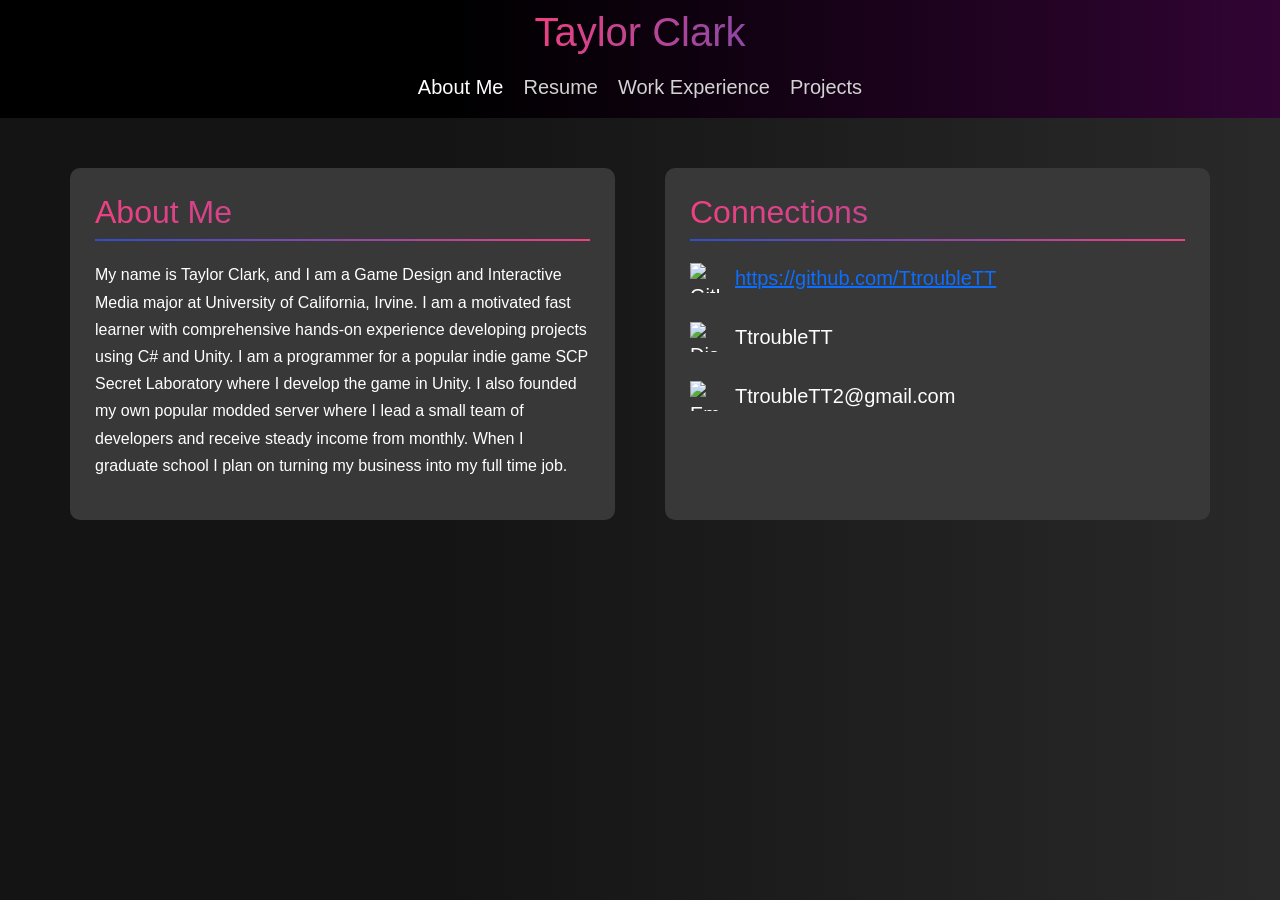
==== index.html @ e47346ea "Better separator" ====
<!doctype html>
<html lang="en">

<!--
WRITTEN BY: Taylor Clark
EMAIL: clarktm1@uci.edu
-->

<head>
  <meta charset="utf-8">
  <meta name="author" content="Taylor Clark">
  <meta name="description" content="Portfolio of Taylor Clark">
  <link rel="stylesheet" href="https://cdn.jsdelivr.net/npm/bootstrap@5.3.3/dist/css/bootstrap.min.css" integrity="sha384-QWTKZyjpPEjISv5WaRU9OFeRpok6YctnYmDr5pNlyT2bRjXh0JMhjY6hW+ALEwIH" crossorigin="anonymous">
  <link rel="stylesheet" href="style.css">
  <meta name="viewport" content="width=device-width, initial-scale=1">
  <title>About Me</title>
</head>

<body>
  <header class="sticky-top">
    <nav class="navbar purple-black-gradient">
      <section class="container-fluid top-bar">
        <h1>Taylor Clark</h1>

        <ul class="navbar-nav navigation flex-row">
          <li class="nav-item">
            <a class="nav-link active" href="index.html">About Me</a>
          </li>
          <li class="nav-item">
            <a class="nav-link" href="resume.html">Resume</a>
          </li>
          <li class="nav-item">
            <a class="nav-link" href="work_experience.html">Work Experience</a>
          </li>
          <li class="nav-item">
            <a class="nav-link" href="projects.html">Projects</a>
          </li>
        </ul>
      </section>
    </nav>
  </header>

  <main class="container">
    <section class="row info-container">
      <section class="about-box col-6">
        <div class="about-title">
          <h2>About Me</h2>
          <div class="title-line"></div>
        </div>
        <p>
          My name is Taylor Clark, and I am a Game Design and Interactive Media major at University of California, Irvine.
          I am a motivated fast learner with comprehensive hands-on experience developing projects using C# and Unity. I am a programmer
          for a popular indie game SCP Secret Laboratory where I develop the game in Unity. I also founded my own popular modded server
          where I lead a small team of developers and receive steady income from monthly. When I graduate school I plan on turning my business
          into my full time job.
        </p>
      </section>
      <section class="about-box col-6">
        <div class="about-title">
          <h2>Connections</h2>
          <div class="title-line"></div>
        </div>
        <address class="connection-item">
          <img src="https://cdn-icons-png.flaticon.com/512/25/25231.png" alt="GitHub Logo">
          <a href="https://github.com/TtroubleTT" target="_blank">https://github.com/TtroubleTT</a>
        </address>
        <address class="connection-item">
          <img src="https://cdn-icons-png.flaticon.com/512/2111/2111370.png" alt="Discord Logo">
          <p>TtroubleTT</p>
        </address>
        <address class="connection-item">
          <img src="https://cdn-icons-png.flaticon.com/512/732/732200.png" alt="Email Logo">
          <p>TtroubleTT2@gmail.com</p>
        </address>
      </section>
    </section>
  </main>
</body>
</html>
---- style.css ----
body {
    font-family: 'Raleway', sans-serif;
    background: linear-gradient(
            to right,
            #141414 0%,
            #141414 35%,
            #292929 100%);
}

.purple-black-gradient {
    background: linear-gradient(
            to right,
            black 0%,
            black 35%,
            #310433 100%);
}

.top-bar {
    display: flex;
    flex-direction: column;
    align-items: center;
}

.navigation {
    gap: 20px;
    font-size: 20px;
}

.navigation .nav-link {
    color: #D3D3D3;
    transition: color 0.2s ease;
}

.navigation .nav-link:hover {
    color: #A9A9A9;
}

.navigation .nav-link.active {
    color: white;
}

.info-container {
    display: flex;
    justify-content: space-between;
    gap: 50px;
}

.about-box {
    background-color: #383838;
    color: white;
    padding: 25px;
    border-radius: 10px;
    line-height: 1.7;
    flex: 1;
    text-align: left;
    margin-top: 50px;
    transition: transform 0.3s ease;
}

.about-box:hover {
    transform: translateY(-8px) scale(1.02);
}

.about-title {
    margin-bottom: 20px;
}

.about-title h2 {
    margin-bottom: 8px;
}

.title-line {
    height: 2px;
    width: 100%;
    background: linear-gradient(to right, #2E4FC6, #ED4182);
}

.connection-item {
    display: flex;
    align-items: center;
    justify-content: flex-start;
    font-size: 20px;
    margin: 0 0 25px 0;
}

.connection-item img {
    width: 30px;
    height: 30px;
    margin-right: 15px;
    flex-shrink: 0;
}

.connection-item p {
    margin: 0;
}

h1, h2 {
    background: linear-gradient(270deg, #2E4FC6, #ED4182);
    background-size: 200% 200%;
    -webkit-background-clip: text;
    -webkit-text-fill-color: transparent;
    animation: gradient-fade 6s ease infinite;
}

@keyframes gradient-fade {
    0% {
        background-position: 0 50%;
    }
    50% {
        background-position: 100% 50%;
    }
    100% {
        background-position: 0 50%;
    }
}
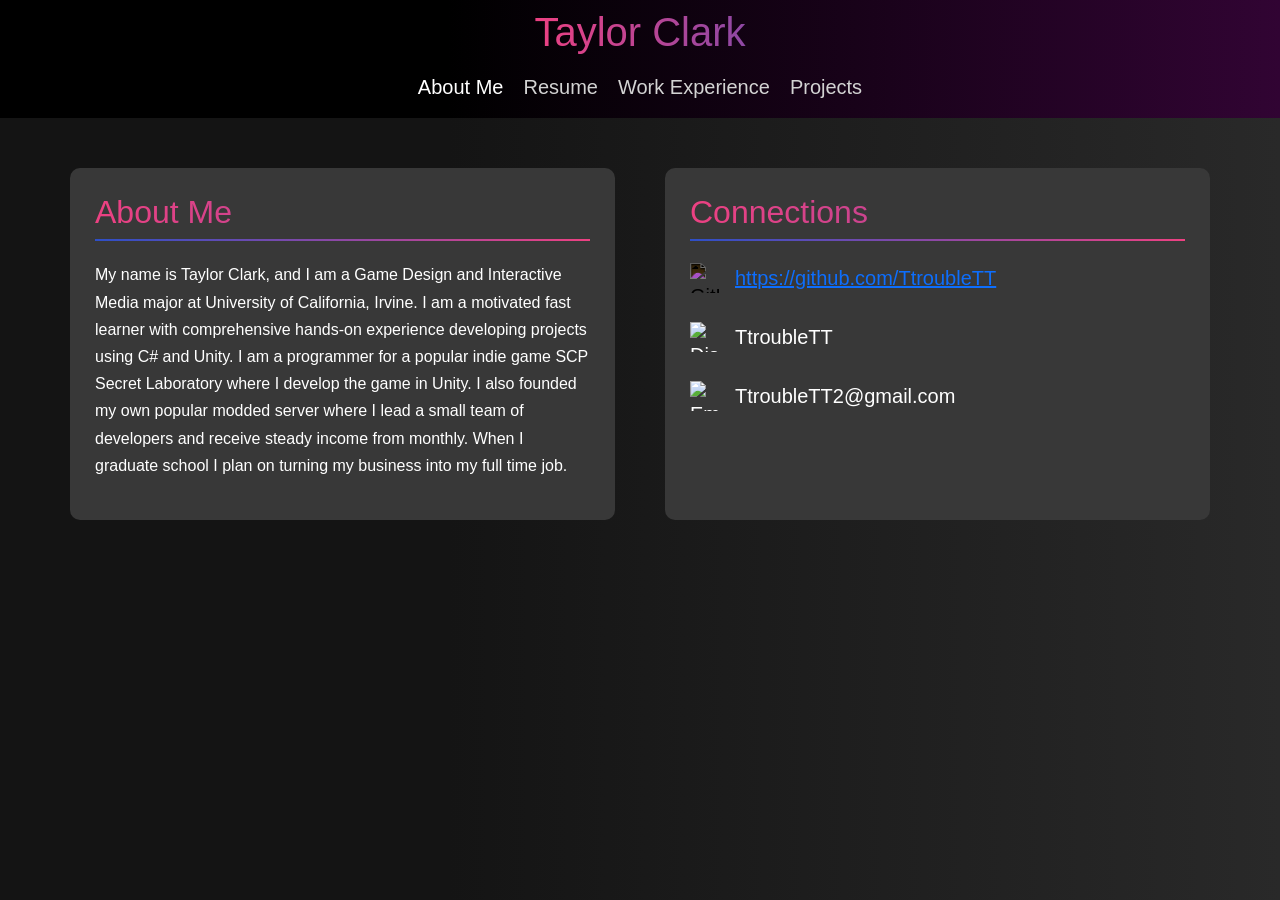
==== commit af8548ed: "white github icon" ====
--- a/index.html
+++ b/index.html
@@ -61,7 +61,7 @@
           <div class="title-line"></div>
         </div>
         <address class="connection-item">
-          <img src="https://cdn-icons-png.flaticon.com/512/25/25231.png" alt="GitHub Logo">
+          <img class="github-icon" src="https://cdn-icons-png.flaticon.com/512/25/25231.png" alt="GitHub Logo">
           <a href="https://github.com/TtroubleTT" target="_blank">https://github.com/TtroubleTT</a>
         </address>
         <address class="connection-item">
--- a/style.css
+++ b/style.css
@@ -75,6 +75,10 @@
     background: linear-gradient(to right, #2E4FC6, #ED4182);
 }
 
+.github-icon {
+    filter: invert(1);
+}
+
 .connection-item {
     display: flex;
     align-items: center;
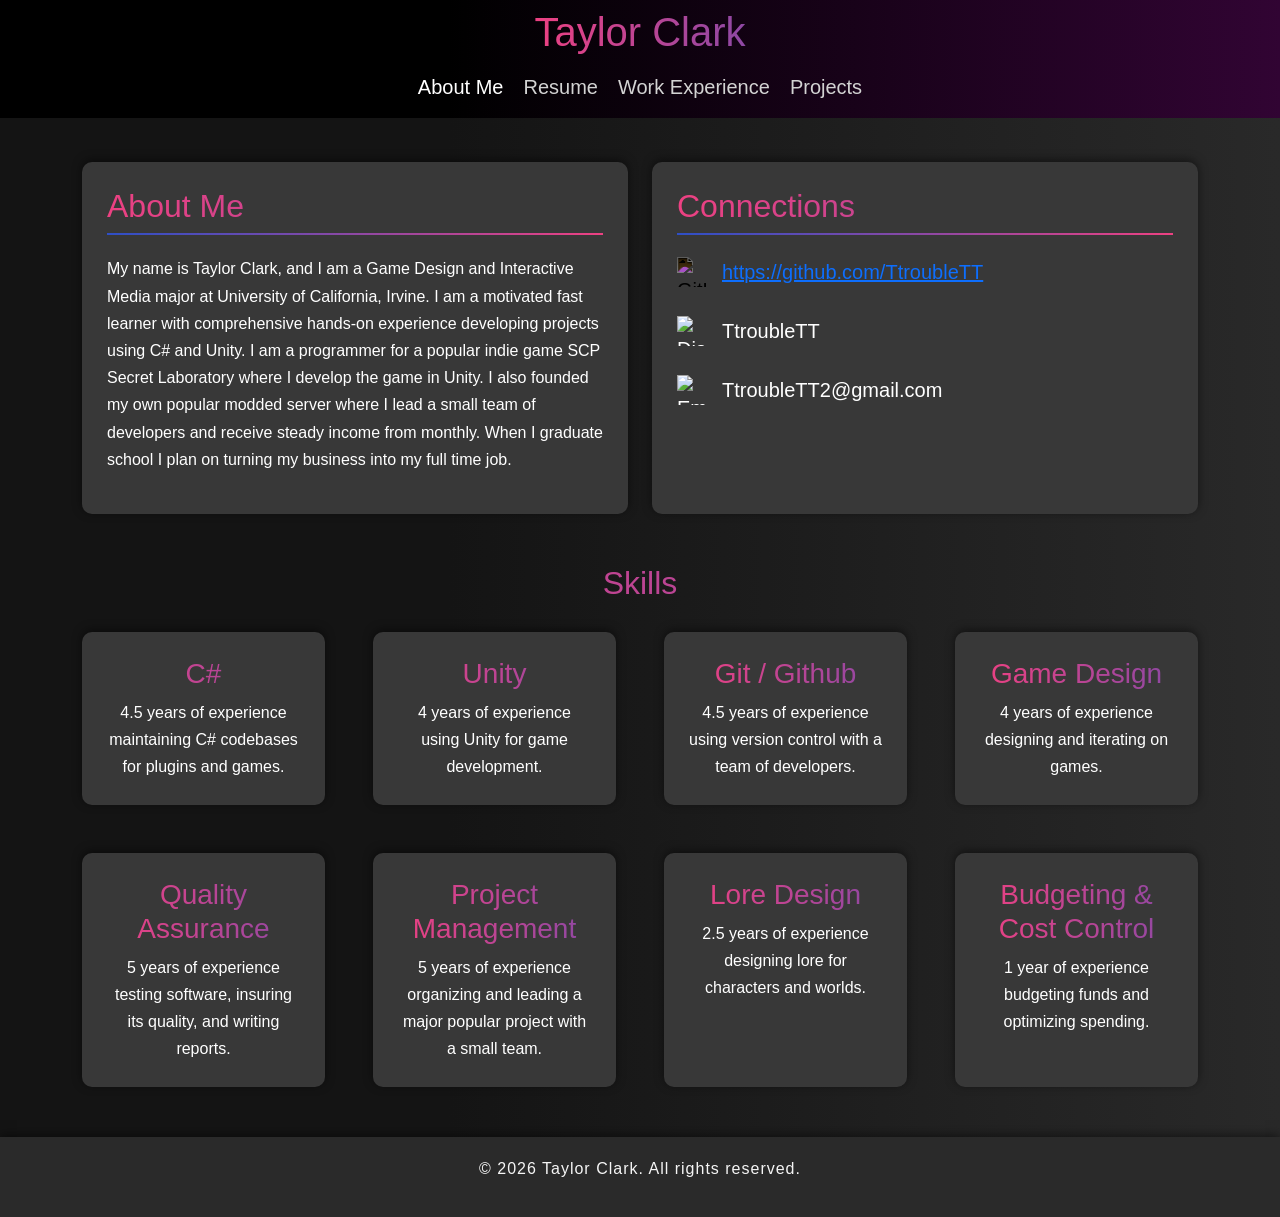
==== commit fe86b634: "add all skills and fix it not being responsive" ====
--- a/index.html
+++ b/index.html
@@ -41,39 +41,118 @@
   </header>
 
   <main class="container">
-    <section class="row info-container">
-      <section class="about-box col-6">
-        <div class="about-title">
-          <h2>About Me</h2>
-          <div class="title-line"></div>
-        </div>
-        <p>
-          My name is Taylor Clark, and I am a Game Design and Interactive Media major at University of California, Irvine.
-          I am a motivated fast learner with comprehensive hands-on experience developing projects using C# and Unity. I am a programmer
-          for a popular indie game SCP Secret Laboratory where I develop the game in Unity. I also founded my own popular modded server
-          where I lead a small team of developers and receive steady income from monthly. When I graduate school I plan on turning my business
-          into my full time job.
-        </p>
+    <section class="row gx-4 gy-4 info-container about-row">
+      <section class="col-sm-12 col-md-6">
+        <section class="about-box">
+          <div class="about-title">
+            <h2>About Me</h2>
+            <div class="title-line"></div>
+          </div>
+          <p>
+            My name is Taylor Clark, and I am a Game Design and Interactive Media major at University of California, Irvine.
+            I am a motivated fast learner with comprehensive hands-on experience developing projects using C# and Unity. I am a programmer
+            for a popular indie game SCP Secret Laboratory where I develop the game in Unity. I also founded my own popular modded server
+            where I lead a small team of developers and receive steady income from monthly. When I graduate school I plan on turning my business
+            into my full time job.
+          </p>
+        </section>
       </section>
-      <section class="about-box col-6">
-        <div class="about-title">
-          <h2>Connections</h2>
-          <div class="title-line"></div>
-        </div>
-        <address class="connection-item">
-          <img class="github-icon" src="https://cdn-icons-png.flaticon.com/512/25/25231.png" alt="GitHub Logo">
-          <a href="https://github.com/TtroubleTT" target="_blank">https://github.com/TtroubleTT</a>
-        </address>
-        <address class="connection-item">
-          <img src="https://cdn-icons-png.flaticon.com/512/2111/2111370.png" alt="Discord Logo">
-          <p>TtroubleTT</p>
-        </address>
-        <address class="connection-item">
-          <img src="https://cdn-icons-png.flaticon.com/512/732/732200.png" alt="Email Logo">
-          <p>TtroubleTT2@gmail.com</p>
-        </address>
+
+      <section class="col-sm-12 col-md-6">
+        <section class="about-box">
+          <div class="about-title">
+            <h2>Connections</h2>
+            <div class="title-line"></div>
+          </div>
+          <address class="connection-item">
+            <img class="github-icon" src="https://cdn-icons-png.flaticon.com/512/25/25231.png" alt="GitHub Logo">
+            <a href="https://github.com/TtroubleTT" target="_blank">https://github.com/TtroubleTT</a>
+          </address>
+          <address class="connection-item">
+            <img src="https://cdn-icons-png.flaticon.com/512/2111/2111370.png" alt="Discord Logo">
+            <p>TtroubleTT</p>
+          </address>
+          <address class="connection-item">
+            <img src="https://cdn-icons-png.flaticon.com/512/732/732200.png" alt="Email Logo">
+            <p>TtroubleTT2@gmail.com</p>
+          </address>
+        </section>
       </section>
     </section>
+
+    <section class="row info-container">
+      <h2 class="floating-headers">Skills</h2>
+    </section>
+    <section class="row gx-5 gy-5 info-container">
+
+      <section class="col-12 col-sm-6 col-md-4 col-lg-3">
+        <div class="small-box">
+          <h3>C#</h3>
+          <p>4.5 years of experience maintaining
+            C# codebases for plugins and games.</p>
+        </div>
+      </section>
+
+      <section class="col-12 col-sm-6 col-md-4 col-lg-3">
+        <div class="small-box">
+          <h3>Unity</h3>
+          <p>4 years of experience using
+            Unity for game development.</p>
+        </div>
+      </section>
+
+      <section class="col-12 col-sm-6 col-md-4 col-lg-3">
+        <div class="small-box">
+          <h3>Git / Github</h3>
+          <p>4.5 years of experience using
+            version control with a team of developers.</p>
+        </div>
+      </section>
+
+      <section class="col-12 col-sm-6 col-md-4 col-lg-3">
+        <div class="small-box">
+          <h3>Game Design</h3>
+          <p>4 years of experience designing
+            and iterating on games.</p>
+        </div>
+      </section>
+
+      <section class="col-12 col-sm-6 col-md-4 col-lg-3">
+        <div class="small-box">
+          <h3>Quality Assurance</h3>
+          <p>5 years of experience testing software,
+            insuring its quality, and writing reports.</p>
+        </div>
+      </section>
+
+      <section class="col-12 col-sm-6 col-md-4 col-lg-3">
+        <div class="small-box">
+          <h3>Project Management</h3>
+          <p>5 years of experience organizing and
+            leading a major popular project with a small team.</p>
+        </div>
+      </section>
+
+      <section class="col-12 col-sm-6 col-md-4 col-lg-3">
+        <div class="small-box">
+          <h3>Lore Design</h3>
+          <p>2.5 years of experience designing lore for characters and worlds.</p>
+        </div>
+      </section>
+
+      <section class="col-12 col-sm-6 col-md-4 col-lg-3">
+        <div class="small-box">
+          <h3>Budgeting & Cost Control</h3>
+          <p>1 year of experience budgeting funds
+            and optimizing spending.</p>
+        </div>
+      </section>
+
+    </section>
   </main>
+
+  <footer>
+    <p>&copy; 2026 Taylor Clark. All rights reserved.</p>
+  </footer>
 </body>
 </html>
--- a/style.css
+++ b/style.css
@@ -42,7 +42,6 @@
 .info-container {
     display: flex;
     justify-content: space-between;
-    gap: 50px;
 }
 
 .about-box {
@@ -51,14 +50,18 @@
     padding: 25px;
     border-radius: 10px;
     line-height: 1.7;
-    flex: 1;
     text-align: left;
-    margin-top: 50px;
+    height: 100%;
     transition: transform 0.3s ease;
+    box-shadow: 0 -2px 10px rgba(0, 0, 0, 0.5);
 }
 
 .about-box:hover {
     transform: translateY(-8px) scale(1.02);
+}
+
+.about-row {
+    margin-top: 20px;
 }
 
 .about-title {
@@ -98,12 +101,51 @@
     margin: 0;
 }
 
-h1, h2 {
+.small-box {
+    background-color: #383838;
+    color: white;
+    padding: 25px;
+    border-radius: 10px;
+    line-height: 1.7;
+    text-align: center;
+    height: 100%;
+    transition: transform 0.3s ease;
+    box-shadow: 0 -2px 10px rgba(0, 0, 0, 0.5);
+}
+
+.small-box:hover {
+    transform: translateY(-8px) scale(1.02);
+}
+
+.small-box p {
+    margin-bottom: 0;
+}
+
+.floating-headers {
+    margin-top: 50px;
+    margin-bottom: 30px;
+    text-align: center;
+}
+
+h1, h2, h3 {
     background: linear-gradient(270deg, #2E4FC6, #ED4182);
     background-size: 200% 200%;
     -webkit-background-clip: text;
     -webkit-text-fill-color: transparent;
     animation: gradient-fade 6s ease infinite;
+}
+
+footer {
+    margin-top: 50px;
+    background: #2a2a2a;
+    padding: 20px;
+    color: #f5f5f5;
+    position: relative;
+    width: 100%;
+    text-align: center;
+    font-size: 1em;
+    letter-spacing: 1px;
+    box-shadow: 0 -2px 10px rgba(0, 0, 0, 0.5);
 }
 
 @keyframes gradient-fade {
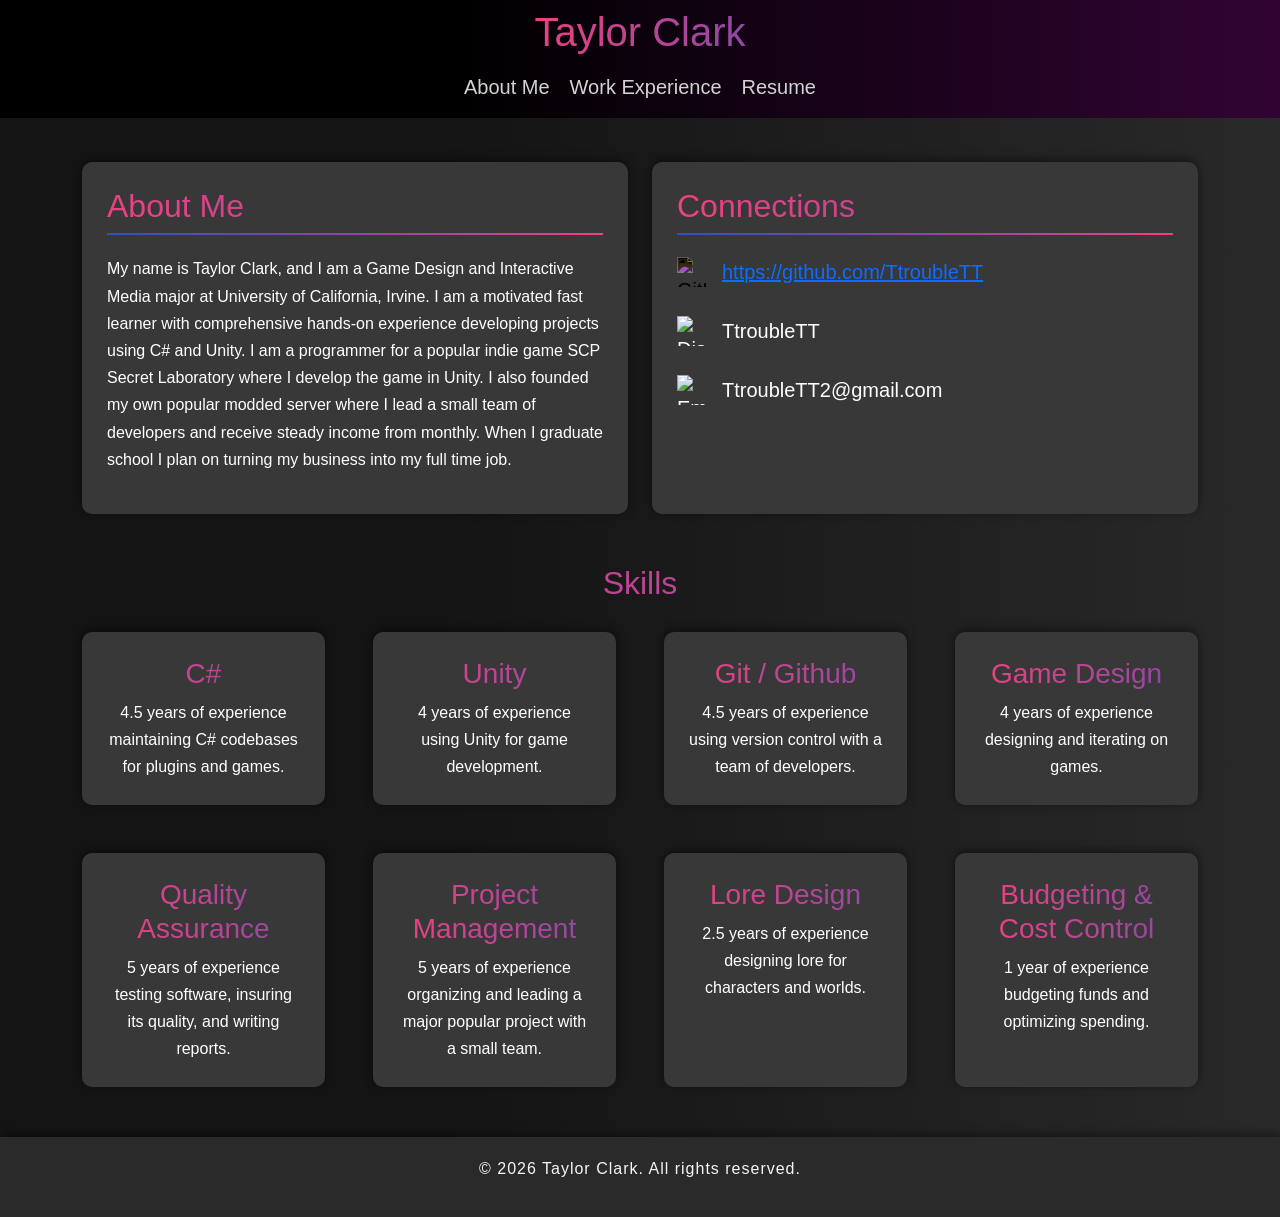
==== commit 596f1498: "basic layout of work experience page and took out projects page due to time" ====
--- a/index.html
+++ b/index.html
@@ -24,16 +24,13 @@
 
         <ul class="navbar-nav navigation flex-row">
           <li class="nav-item">
-            <a class="nav-link active" href="index.html">About Me</a>
-          </li>
-          <li class="nav-item">
-            <a class="nav-link" href="resume.html">Resume</a>
+            <a class="nav-link" href="index.html">About Me</a>
           </li>
           <li class="nav-item">
             <a class="nav-link" href="work_experience.html">Work Experience</a>
           </li>
           <li class="nav-item">
-            <a class="nav-link" href="projects.html">Projects</a>
+            <a class="nav-link" href="resume.html">Resume</a>
           </li>
         </ul>
       </section>
--- a/style.css
+++ b/style.css
@@ -5,6 +5,13 @@
             #141414 0%,
             #141414 35%,
             #292929 100%);
+    min-height: 100vh;
+    display: flex;
+    flex-direction: column;
+}
+
+main {
+    flex: 1;
 }
 
 .purple-black-gradient {
@@ -42,6 +49,11 @@
 .info-container {
     display: flex;
     justify-content: space-between;
+}
+
+.page-container {
+    padding-left: 90px;
+    padding-right: 90px;
 }
 
 .about-box {
@@ -127,6 +139,7 @@
     text-align: center;
 }
 
+
 h1, h2, h3 {
     background: linear-gradient(270deg, #2E4FC6, #ED4182);
     background-size: 200% 200%;
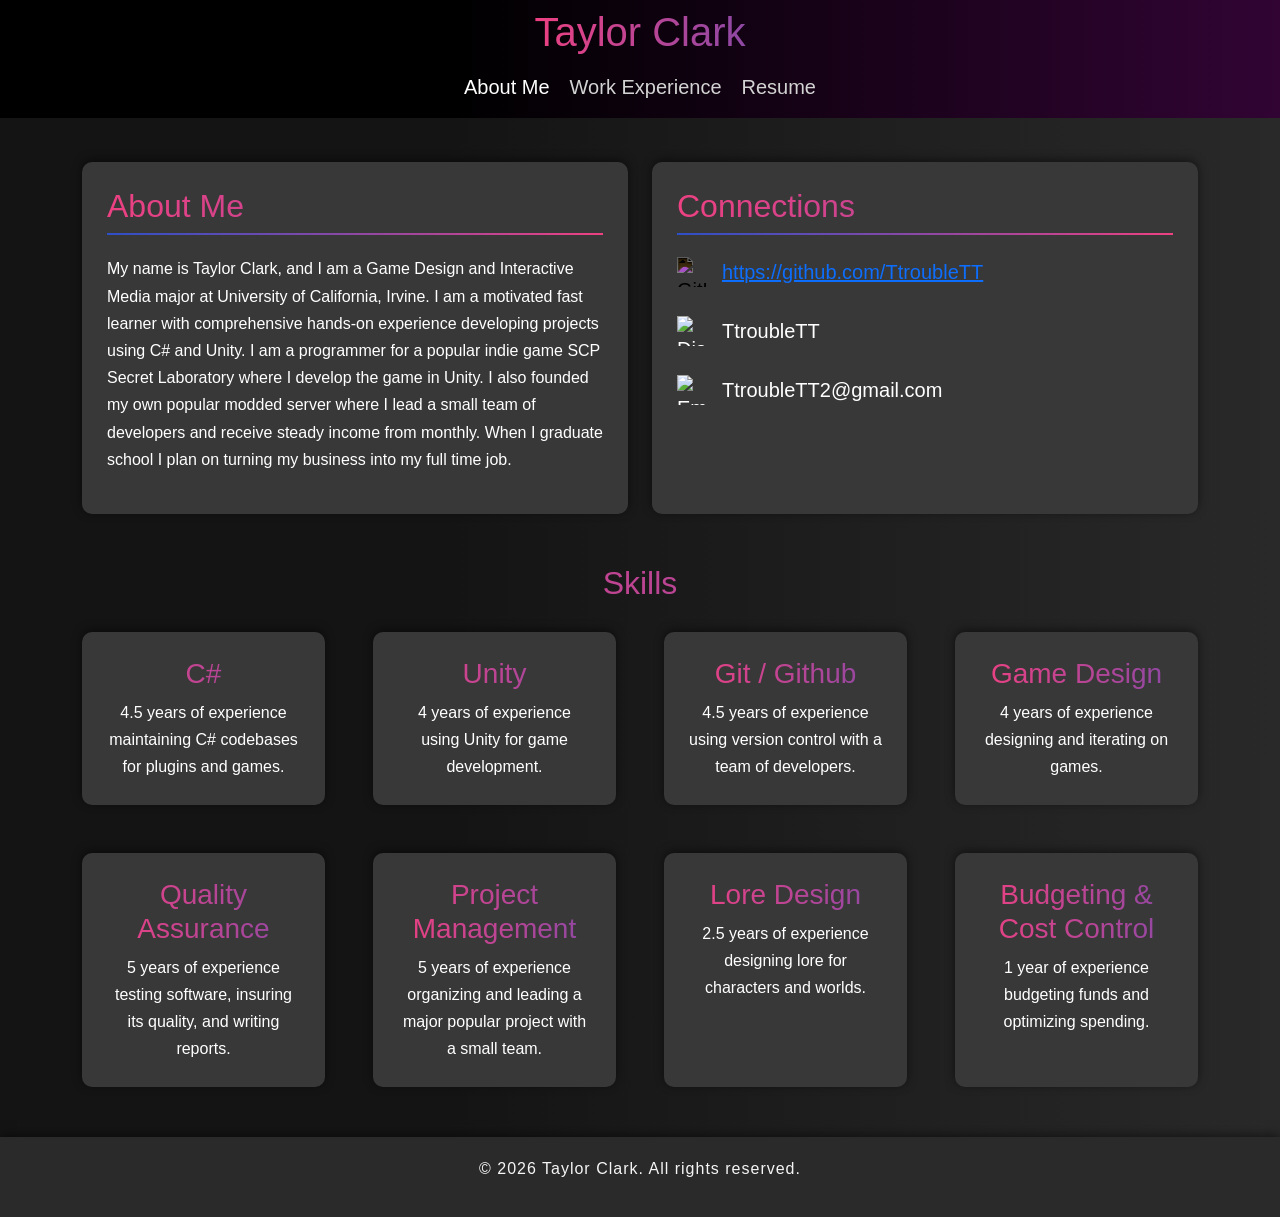
==== commit 7c8d8c7c: "fix the navigation bar and finish the overview and connections for nw page" ====
--- a/index.html
+++ b/index.html
@@ -24,7 +24,7 @@
 
         <ul class="navbar-nav navigation flex-row">
           <li class="nav-item">
-            <a class="nav-link" href="index.html">About Me</a>
+            <a class="nav-link active" href="index.html">About Me</a>
           </li>
           <li class="nav-item">
             <a class="nav-link" href="work_experience.html">Work Experience</a>
@@ -39,7 +39,7 @@
 
   <main class="container">
     <section class="row gx-4 gy-4 info-container about-row">
-      <section class="col-sm-12 col-md-6">
+      <section class="col-md-12 col-lg-6">
         <section class="about-box">
           <div class="about-title">
             <h2>About Me</h2>
@@ -55,14 +55,14 @@
         </section>
       </section>
 
-      <section class="col-sm-12 col-md-6">
+      <section class="col-md-12 col-lg-6">
         <section class="about-box">
           <div class="about-title">
             <h2>Connections</h2>
             <div class="title-line"></div>
           </div>
           <address class="connection-item">
-            <img class="github-icon" src="https://cdn-icons-png.flaticon.com/512/25/25231.png" alt="GitHub Logo">
+            <img class="invert-color" src="https://cdn-icons-png.flaticon.com/512/25/25231.png" alt="GitHub Logo">
             <a href="https://github.com/TtroubleTT" target="_blank">https://github.com/TtroubleTT</a>
           </address>
           <address class="connection-item">
--- a/style.css
+++ b/style.css
@@ -22,6 +22,30 @@
             #310433 100%);
 }
 
+.scpsl-banner {
+    background-image: url("images/scpsl_banner.jpg");
+    background-size: cover;
+    background-position: center;
+    background-repeat: no-repeat;
+
+    width: 100%;
+    min-height: 200px;
+
+    display: flex;
+    align-items: center;
+    justify-content: center;
+
+    text-align: center;
+}
+
+.content-box {
+    padding: 20px;
+    background: rgba(0, 0, 0, 0.75);
+    border-radius: 12px;
+    box-shadow: 0 4px 15px rgba(0, 0, 0, 0.4);
+    text-align: center;
+}
+
 .top-bar {
     display: flex;
     flex-direction: column;
@@ -90,7 +114,7 @@
     background: linear-gradient(to right, #2E4FC6, #ED4182);
 }
 
-.github-icon {
+.invert-color {
     filter: invert(1);
 }
 
@@ -137,6 +161,47 @@
     margin-top: 50px;
     margin-bottom: 30px;
     text-align: center;
+}
+
+.subpage-headers {
+    margin: 0 0 5px;
+    text-align: center;
+}
+
+.secondary-subpage-headers {
+    margin: 0;
+    text-align: center;
+}
+
+.video {
+    display: block;
+    width: 100%;
+    max-width: 600px;
+    height: auto;
+    margin: 20px auto 0;
+    border-radius: 8px;
+}
+
+
+.more-info-btn {
+    display: block;
+    width: fit-content;
+    margin: 20px auto 0;
+    padding: 10px 25px;
+
+    background: linear-gradient(90deg, #2E4FC6, #ED4182);
+    color: white;
+    border: none;
+    border-radius: 8px;
+
+    text-decoration: none;
+    transition: transform 0.3s ease, opacity 0.3s ease;
+}
+
+.more-info-btn:hover {
+    color: white;
+    opacity: 0.85;
+    transform: translateY(-3px);
 }
 
 
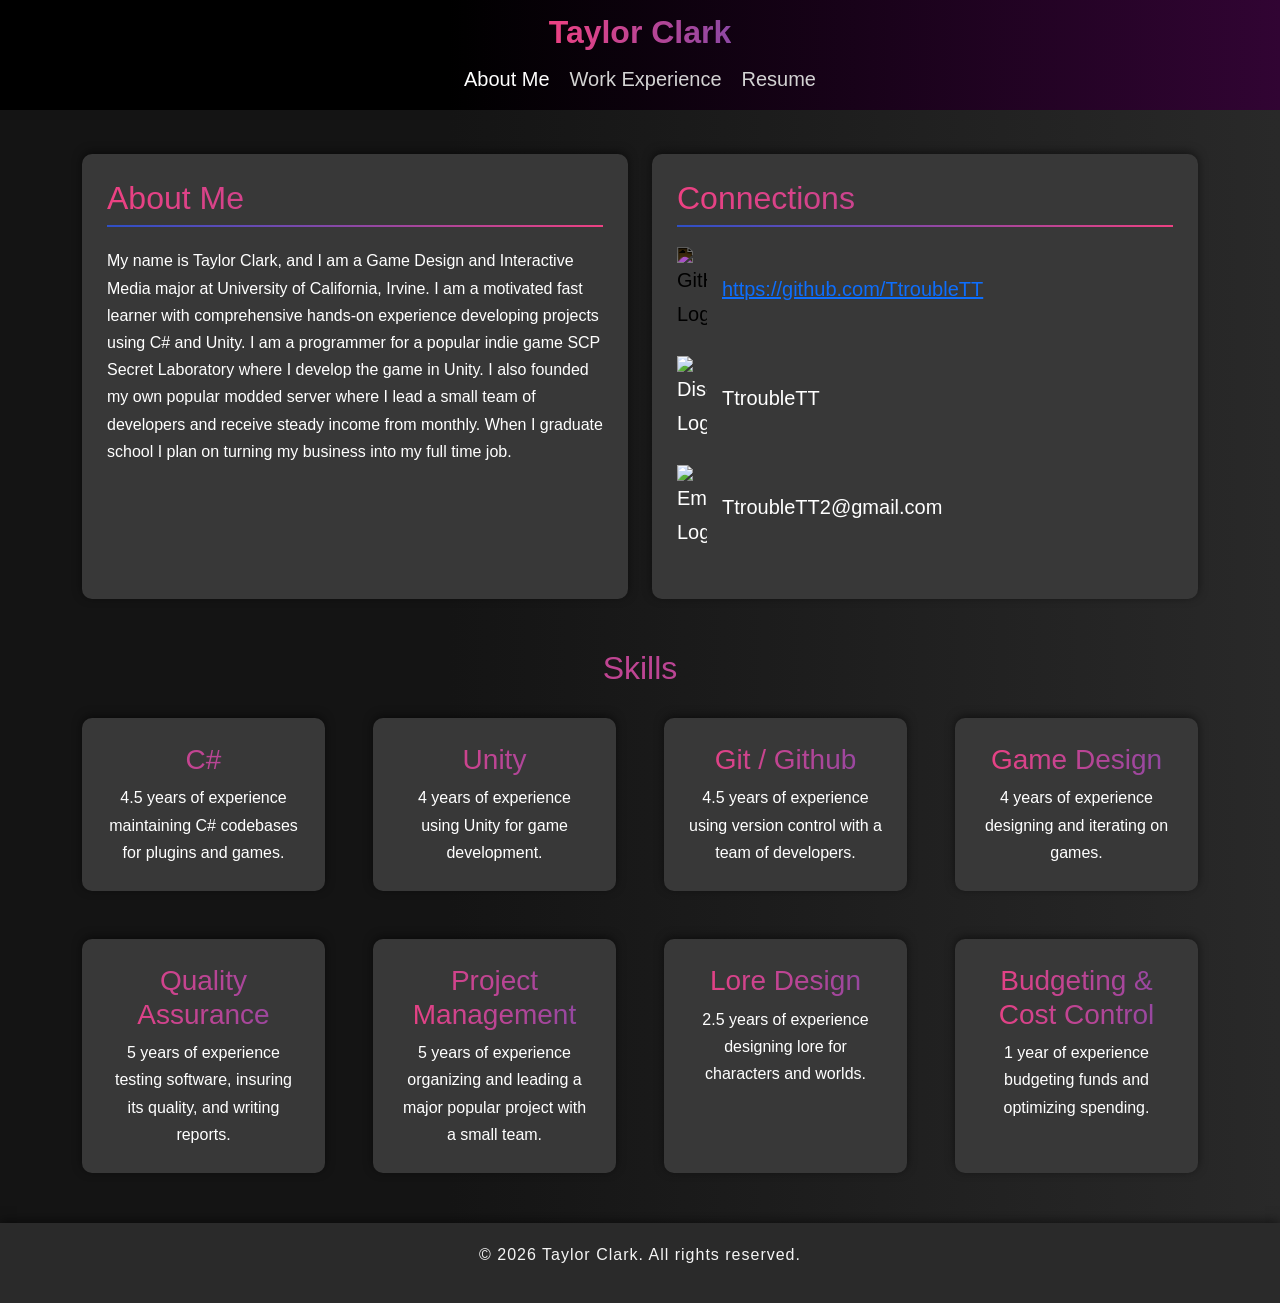
==== commit bfa07003: "dont use h1 for my name" ====
--- a/index.html
+++ b/index.html
@@ -20,7 +20,7 @@
   <header class="sticky-top">
     <nav class="navbar purple-black-gradient">
       <section class="container-fluid top-bar">
-        <h1>Taylor Clark</h1>
+        <span class="name">Taylor Clark</span>
 
         <ul class="navbar-nav navigation flex-row">
           <li class="nav-item">
--- a/style.css
+++ b/style.css
@@ -38,6 +38,23 @@
     text-align: center;
 }
 
+.chaos-theory-banner {
+    background-image: url("images/ChaosTheoryBanner.png");
+    background-size: cover;
+    background-position: center 30%;
+    background-repeat: no-repeat;
+
+    width: 100%;
+    min-height: 200px;
+
+    display: flex;
+    align-items: center;
+    justify-content: center;
+    padding: 50px;
+
+    text-align: center;
+}
+
 .content-box {
     padding: 20px;
     background: rgba(0, 0, 0, 0.75);
@@ -73,11 +90,6 @@
 .info-container {
     display: flex;
     justify-content: space-between;
-}
-
-.page-container {
-    padding-left: 90px;
-    padding-right: 90px;
 }
 
 .about-box {
@@ -182,6 +194,24 @@
     border-radius: 8px;
 }
 
+.youtube-video {
+    width: 100%;
+    aspect-ratio: 16 / 9;
+    margin: 20px auto 0;
+}
+
+.youtube-video iframe {
+    width: 100%;
+    height: 100%;
+    border: none;
+    border-radius: 8px;
+}
+
+.about-box img {
+    max-width: 100%;
+    height: auto;
+    display: block;
+}
 
 .more-info-btn {
     display: block;
@@ -205,12 +235,23 @@
 }
 
 
-h1, h2, h3 {
+h1, h2, h3, h4 {
     background: linear-gradient(270deg, #2E4FC6, #ED4182);
     background-size: 200% 200%;
     -webkit-background-clip: text;
     -webkit-text-fill-color: transparent;
     animation: gradient-fade 6s ease infinite;
+}
+
+.name {
+    background: linear-gradient(270deg, #2E4FC6, #ED4182);
+    background-size: 200% 200%;
+    -webkit-background-clip: text;
+    -webkit-text-fill-color: transparent;
+    animation: gradient-fade 6s ease infinite;
+    font-size: 2em;
+    font-weight: bold;
+    display: block;
 }
 
 footer {
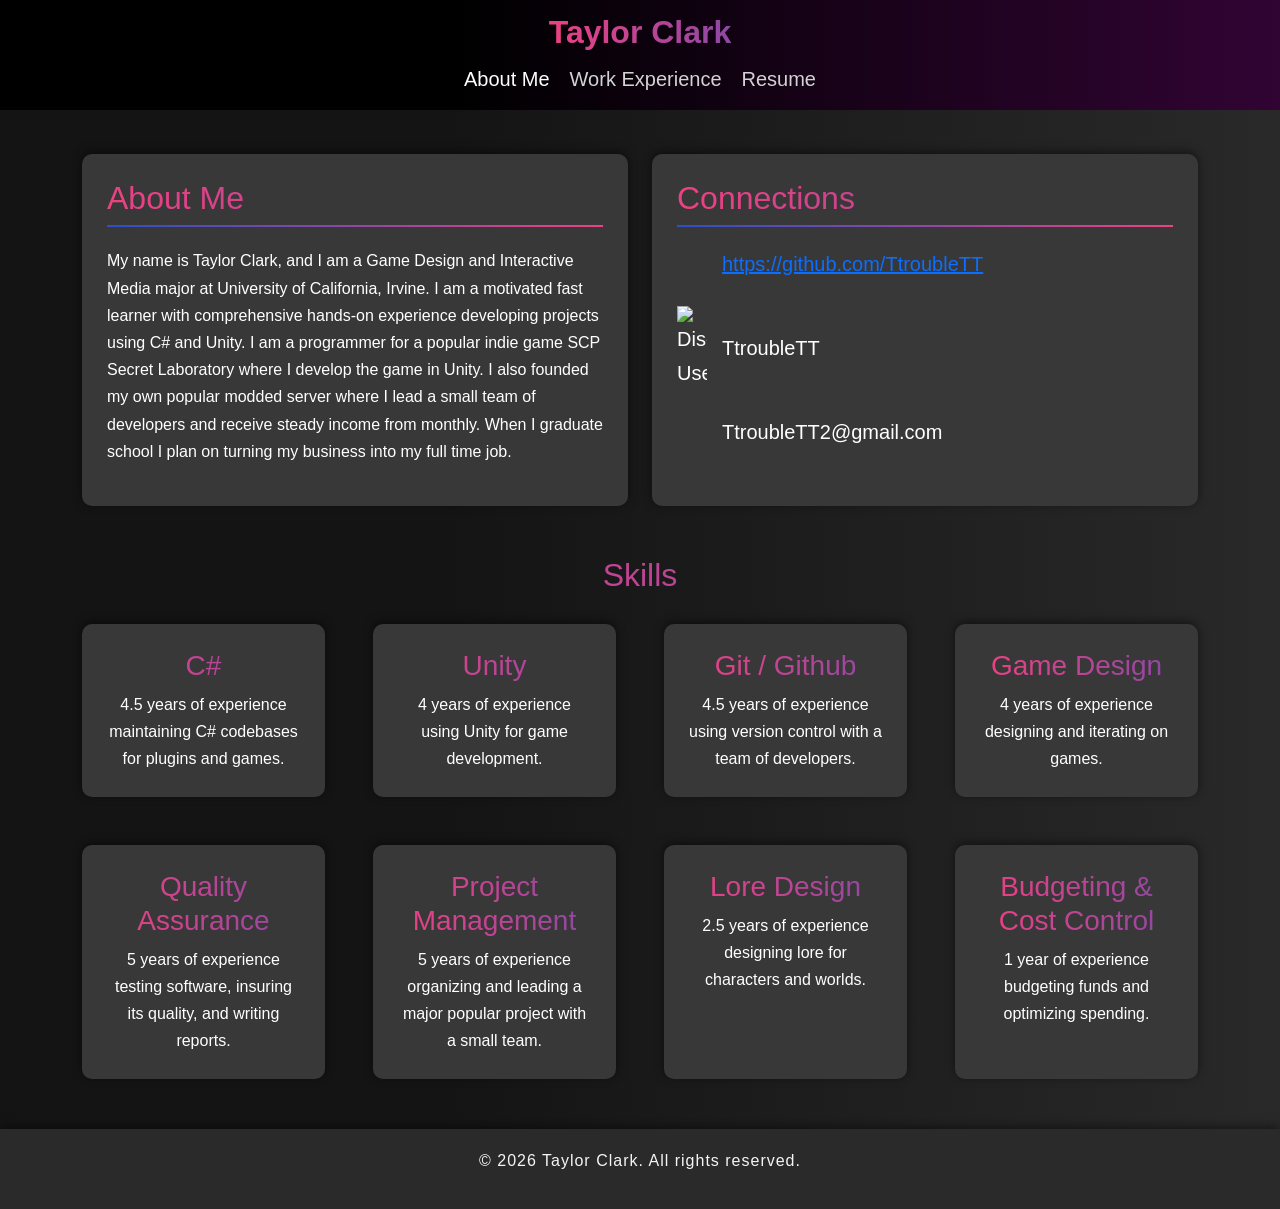
==== commit 4fadc769: "acessability changes" ====
--- a/index.html
+++ b/index.html
@@ -13,13 +13,13 @@
   <link rel="stylesheet" href="https://cdn.jsdelivr.net/npm/bootstrap@5.3.3/dist/css/bootstrap.min.css" integrity="sha384-QWTKZyjpPEjISv5WaRU9OFeRpok6YctnYmDr5pNlyT2bRjXh0JMhjY6hW+ALEwIH" crossorigin="anonymous">
   <link rel="stylesheet" href="style.css">
   <meta name="viewport" content="width=device-width, initial-scale=1">
-  <title>About Me</title>
+  <title>Home</title>
 </head>
 
 <body>
   <header class="sticky-top">
     <nav class="navbar purple-black-gradient">
-      <section class="container-fluid top-bar">
+      <div class="container-fluid top-bar">
         <span class="name">Taylor Clark</span>
 
         <ul class="navbar-nav navigation flex-row">
@@ -33,13 +33,13 @@
             <a class="nav-link" href="resume.html">Resume</a>
           </li>
         </ul>
-      </section>
+      </div>
     </nav>
   </header>
 
   <main class="container">
-    <section class="row gx-4 gy-4 info-container about-row">
-      <section class="col-md-12 col-lg-6">
+    <div class="row gx-4 gy-4 info-container about-row">
+      <div class="col-md-12 col-lg-6">
         <section class="about-box">
           <div class="about-title">
             <h2>About Me</h2>
@@ -53,34 +53,34 @@
             into my full time job.
           </p>
         </section>
-      </section>
+      </div>
 
-      <section class="col-md-12 col-lg-6">
+      <div class="col-md-12 col-lg-6">
         <section class="about-box">
           <div class="about-title">
             <h2>Connections</h2>
             <div class="title-line"></div>
           </div>
           <address class="connection-item">
-            <img class="invert-color" src="https://cdn-icons-png.flaticon.com/512/25/25231.png" alt="GitHub Logo">
+            <img class="invert-color" src="https://cdn-icons-png.flaticon.com/512/25/25231.png" alt="">
             <a href="https://github.com/TtroubleTT" target="_blank">https://github.com/TtroubleTT</a>
           </address>
           <address class="connection-item">
-            <img src="https://cdn-icons-png.flaticon.com/512/2111/2111370.png" alt="Discord Logo">
+            <img src="https://cdn-icons-png.flaticon.com/512/2111/2111370.png" alt="Discord Username">
             <p>TtroubleTT</p>
           </address>
           <address class="connection-item">
-            <img src="https://cdn-icons-png.flaticon.com/512/732/732200.png" alt="Email Logo">
+            <img src="https://cdn-icons-png.flaticon.com/512/732/732200.png" alt="">
             <p>TtroubleTT2@gmail.com</p>
           </address>
         </section>
-      </section>
-    </section>
+      </div>
+    </div>
 
     <section class="row info-container">
       <h2 class="floating-headers">Skills</h2>
     </section>
-    <section class="row gx-5 gy-5 info-container">
+    <div class="row gx-5 gy-5 info-container">
 
       <section class="col-12 col-sm-6 col-md-4 col-lg-3">
         <div class="small-box">
@@ -145,7 +145,7 @@
         </div>
       </section>
 
-    </section>
+    </div>
   </main>
 
   <footer>
--- a/style.css
+++ b/style.css
@@ -183,6 +183,7 @@
 .secondary-subpage-headers {
     margin: 0;
     text-align: center;
+    font-size: 1.5rem;
 }
 
 .video {
@@ -241,6 +242,12 @@
     -webkit-background-clip: text;
     -webkit-text-fill-color: transparent;
     animation: gradient-fade 6s ease infinite;
+}
+
+.resume-frame {
+    width: 100%;
+    height: 800px;
+    border: none;
 }
 
 .name {
